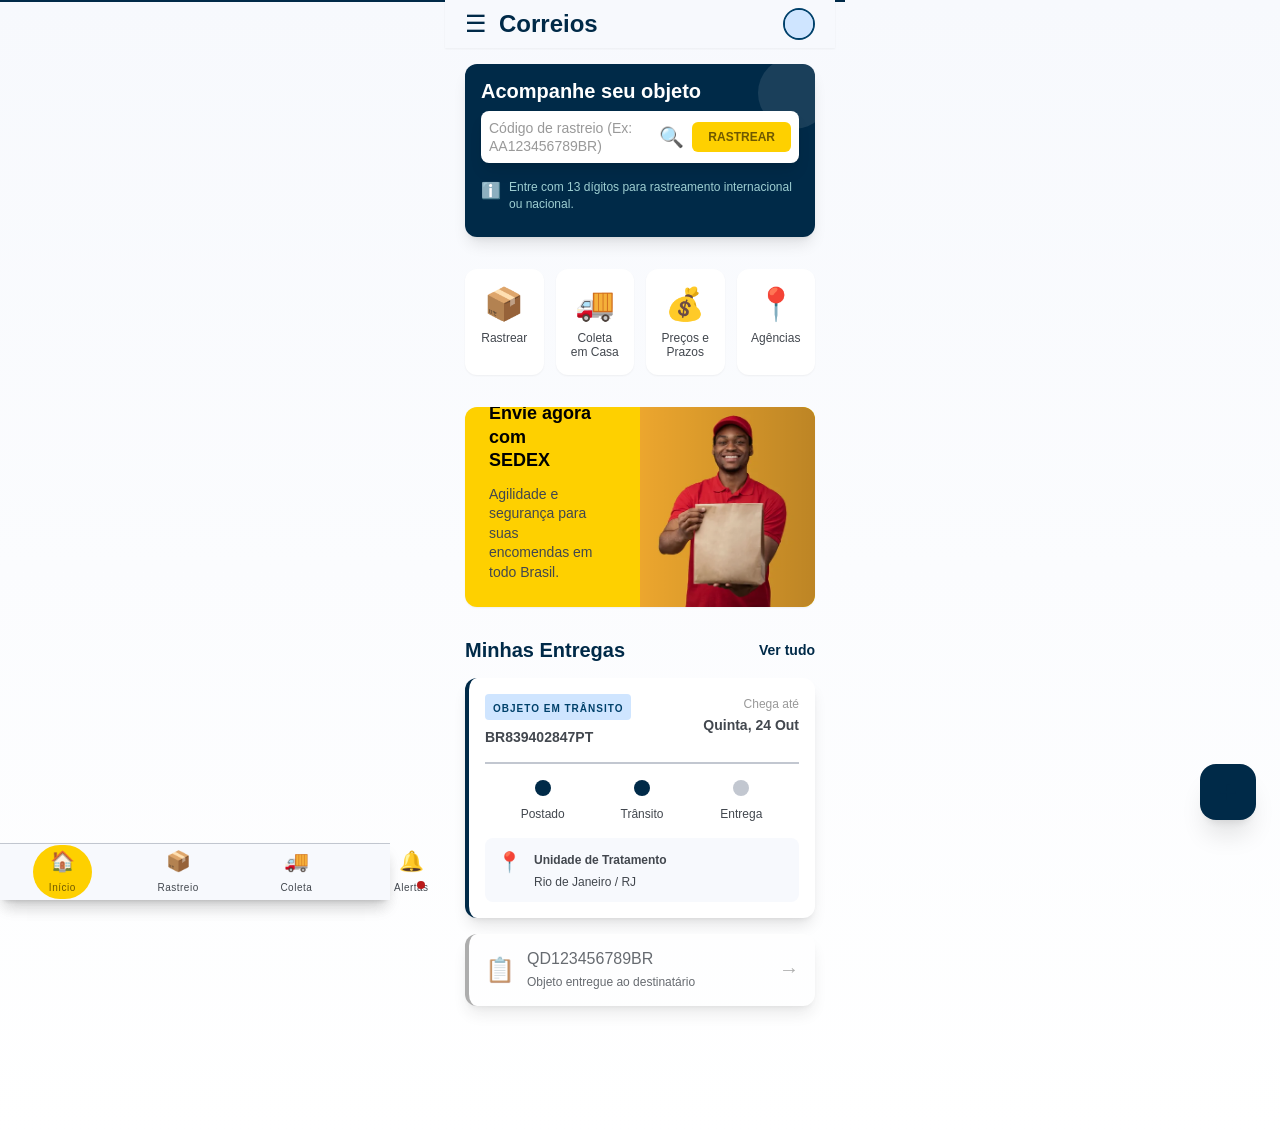
==== index.html @ 61ef579c "Primeira adição" ====
<!DOCTYPE html>
<html lang="pt-BR">
<head>
    <meta charset="UTF-8">
    <meta name="viewport" content="width=device-width, initial-scale=1.0">
    <link rel="stylesheet" href="style.css">
    <title>Correios</title>
</head>
<body>
    <div class="Início - Correios">
        <!-- BottomNavBar -->
        <div class="BottomNavBar">
            <div class="BottomNavBar-shadow"></div>
            <div class="Link active">
                <div class="Container icon">🏠</div>
                <div class="Container text">
                    <span class="Text">Início</span>
                </div>
            </div>
            <div class="Link">
                <div class="Container icon">📦</div>
                <div class="Container text">
                    <span class="Text">Rastreio</span>
                </div>
            </div>
            <div class="Link">
                <div class="Container icon">🚚</div>
                <div class="Container text">
                    <span class="Text">Coleta</span>
                </div>
            </div>
            <div class="Link">
                <div class="Container icon">🔔</div>
                <div class="Container text">
                    <span class="Text">Alertas</span>
                </div>
                <div class="Background badge"></div>
            </div>
        </div>

        <!-- Header - TopAppBar -->
        <header class="Header-TopAppBar">
            <div class="Container">
                <button class="Button menu">☰</button>
                <div class="Heading-1">
                    <h1 class="Text">Correios</h1>
                </div>
            </div>
            <div class="Background-Border">
                <div class="User-Profile"></div>
            </div>
        </header>

        <!-- Floating Action Button -->
        <button class="Floating-Action-Button">+</button>

        <!-- Main -->
        <main class="Main">
            <!-- Hero Search Section -->
            <section class="Hero-Search-Section">
                <div class="Abstract-Background-Pattern"></div>
                <div class="Heading-2">
                    <span class="Text">Acompanhe seu objeto</span>
                </div>
                <div class="Container search">
                    <div class="Input">
                        <div class="Container input-wrapper">
                            <span class="Text placeholder">Código de rastreio (Ex: AA123456789BR)</span>
                        </div>
                    </div>
                    <div class="Container icon">🔍</div>
                    <button class="Button rastrear">RASTREAR</button>
                </div>
                <div class="Container info">
                    <div class="Container icon">ℹ️</div>
                    <span class="Text">Entre com 13 dígitos para rastreamento internacional ou nacional.</span>
                </div>
            </section>

            <!-- Section - Quick Actions Grid -->
            <section class="Section-Quick-Actions-Grid">
                <div class="Button quick-action">
                    <div class="Background-Shadow">📦</div>
                    <span class="Text">Rastrear</span>
                </div>
                <div class="Button quick-action">
                    <div class="Background-Shadow">🚚</div>
                    <div class="Container text-container">
                        <span class="Text">Coleta<br>em Casa</span>
                    </div>
                </div>
                <div class="Button quick-action">
                    <div class="Background-Shadow">💰</div>
                    <div class="Container text-container">
                        <span class="Text">Preços e<br>Prazos</span>
                    </div>
                </div>
                <div class="Button quick-action">
                    <div class="Background-Shadow">📍</div>
                    <span class="Text">Agências</span>
                </div>
            </section>

            <!-- Section - Promotional Banner -->
            <section class="Section-Promotional-Banner">
                <div class="Container banner-image">
                    <img src="./assets/delivery.jpg" alt="Delivery person">
                </div>
                <div class="Gradient"></div>
                <div class="Container banner-content">
                    <div class="Heading-3">
                        <span class="Text">Envie agora com<br>SEDEX</span>
                    </div>
                    <div class="Container description">
                        <span class="Text">Agilidade e<br>segurança para suas<br>encomendas em<br>todo Brasil.</span>
                    </div>
                </div>
            </section>

            <!-- Tracking Summary Section -->
            <section class="Tracking-Summary-Section">
                <div class="Container section-header">
                    <div class="Heading-2">
                        <span class="Text">Minhas Entregas</span>
                    </div>
                    <button class="Button view-all">Ver tudo</button>
                </div>

                <!-- Main Tracking Card -->
                <div class="Tracking-Card main">
                    <div class="Container card-content">
                        <div class="Container header">
                            <div class="Container status">
                                <div class="Background status-badge">
                                    <span class="Text">OBJETO EM TRÂNSITO</span>
                                </div>
                                <div class="Heading-4">
                                    <span class="Text tracking-number">BR839402847PT</span>
                                </div>
                            </div>
                            <div class="Container delivery-date">
                                <div class="Container">
                                    <span class="Text">Chega até</span>
                                </div>
                                <div class="Container">
                                    <span class="Text">Quinta, 24 Out</span>
                                </div>
                            </div>
                        </div>
                        <div class="Container progress">
                            <div class="Progress-Bar-Container">
                                <div class="Line"></div>
                                <div class="Horizontal-Divider"></div>
                                <div class="Dots">
                                    <div class="Container dot">
                                        <div class="Background dot-active"></div>
                                        <div class="Container dot-label">
                                            <span class="Text">Postado</span>
                                        </div>
                                    </div>
                                    <div class="Container dot">
                                        <div class="Background dot-active"></div>
                                        <div class="Container dot-label">
                                            <span class="Text">Trânsito</span>
                                        </div>
                                    </div>
                                    <div class="Container dot">
                                        <div class="Background dot-inactive"></div>
                                        <div class="Container dot-label">
                                            <span class="Text">Entrega</span>
                                        </div>
                                    </div>
                                </div>
                            </div>
                            <div class="Background location-info">
                                <div class="Container icon">📍</div>
                                <div class="Container info-content">
                                    <div class="Container">
                                        <span class="Text location-title">Unidade de Tratamento</span>
                                    </div>
                                    <div class="Container">
                                        <span class="Text location-detail">Rio de Janeiro / RJ</span>
                                    </div>
                                </div>
                            </div>
                        </div>
                    </div>
                </div>

                <!-- Secondary Tracking Card -->
                <div class="Tracking-Card secondary">
                    <div class="Container card-content">
                        <div class="Container icon">📋</div>
                        <div class="Container info-content">
                            <div class="Container">
                                <span class="Text tracking-number">QD123456789BR</span>
                            </div>
                            <div class="Container">
                                <span class="Text status-text">Objeto entregue ao destinatário</span>
                            </div>
                        </div>
                        <div class="Container arrow">→</div>
                    </div>
                </div>
            </section>
        </main>
    </div>
</body>
</html>
---- style.css ----
* {
    margin: 0;
    padding: 0;
    box-sizing: border-box;
}

body {
    font-family: 'Inter', sans-serif;
    background: linear-gradient(to bottom, #F7F9FD, #FFFFFF);
    color: #42474E;
    width: 390px;
    margin: 0 auto;
    min-height: 100vh;
}

.Início-Correios {
    display: flex;
    flex-direction: column;
    gap: 0;
    padding: 0 0 24px;
    width: 390px;
    min-height: 100vh;
    position: relative;
    background: linear-gradient(to bottom, #F7F9FD, #FFFFFF);
}

/* ========== HEADER ========== */
.Header-TopAppBar {
    display: flex;
    flex-direction: row;
    justify-content: space-between;
    align-items: center;
    padding: 8px 20px;
    gap: 0;
    background: #F7F9FD;
    box-shadow: 0px 1px 2px 0px rgba(0, 0, 0, 0.05);
    position: relative;
    z-index: 10;
}

.Header-TopAppBar .Container {
    display: flex;
    flex-direction: row;
    align-items: center;
    gap: 12px;
}

.Button.menu {
    background: none;
    border: none;
    font-size: 24px;
    cursor: pointer;
    color: #002A48;
    padding: 0;
}

.Heading-1 .Text {
    font-family: 'Manrope', sans-serif;
    font-weight: 700;
    font-size: 24px;
    line-height: 1.33;
    color: #002A48;
}

.Background-Border {
    display: flex;
    justify-content: center;
    align-items: center;
    width: 32px;
    height: 32px;
    background: #CFE5FF;
    border: 2px solid #00416B;
    border-radius: 9999px;
}

.User-Profile {
    width: 100%;
    height: 100%;
    border-radius: 50%;
    background: #CFE5FF;
}

/* ========== FLOATING ACTION BUTTON ========== */
.Floating-Action-Button {
    position: fixed;
    bottom: 80px;
    right: 24px;
    width: 56px;
    height: 56px;
    border-radius: 16px;
    background: #002A48;
    border: none;
    color: #002A48;
    font-size: 32px;
    cursor: pointer;
    display: flex;
    align-items: center;
    justify-content: center;
    box-shadow: 0px 8px 10px -6px rgba(0, 0, 0, 0.1), 0px 20px 25px -5px rgba(0, 0, 0, 0.1);
    z-index: 20;
}

/* ========== MAIN CONTENT ========== */
.Main {
    display: flex;
    flex-direction: column;
    align-items: center;
    gap: 32px;
    padding: 16px 0px 128px;
    flex: 1;
}

/* ========== HERO SEARCH SECTION ========== */
.Hero-Search-Section {
    position: relative;
    display: flex;
    flex-direction: column;
    gap: 8px;
    padding: 16px;
    width: 350px;
    background: #002A48;
    border-radius: 12px;
    box-shadow: 0px 4px 6px -4px rgba(0, 0, 0, 0.1), 0px 10px 15px -3px rgba(0, 0, 0, 0.1);
    overflow: hidden;
}

.Abstract-Background-Pattern {
    position: absolute;
    top: -16px;
    right: -24px;
    width: 90px;
    height: 98.63px;
    opacity: 0.1;
    background: url('data:image/svg+xml,<svg xmlns="http://www.w3.org/2000/svg" viewBox="0 0 100 100"><circle cx="50" cy="50" r="40" fill="white"/></svg>');
}

.Hero-Search-Section .Heading-2 {
    position: relative;
    z-index: 2;
}

.Hero-Search-Section .Heading-2 .Text {
    font-size: 20px;
    font-weight: 600;
    color: #FFFFFF;
}

.Hero-Search-Section .Container.search {
    display: flex;
    flex-direction: row;
    gap: 8px;
    background: #FFFFFF;
    border-radius: 8px;
    padding: 8px;
    align-items: center;
    position: relative;
    z-index: 2;
    box-shadow: 0px 4px 6px -4px rgba(0, 0, 0, 0.1), 0px 10px 15px -3px rgba(0, 0, 0, 0.1);
}

.Container.search .Container.icon {
    font-size: 20px;
    color: #42474E;
    flex-shrink: 0;
}

.Input {
    display: flex;
    flex: 1;
    background: transparent;
}

.Input .Container {
    flex: 1;
}

.Text.placeholder {
    font-size: 14px;
    color: #999;
    font-family: 'Inter', sans-serif;
}

.Button.rastrear {
    background: #FED000;
    border: none;
    padding: 8px 16px;
    border-radius: 6px;
    font-weight: 600;
    font-size: 12px;
    color: #6F5900;
    cursor: pointer;
    white-space: nowrap;
    font-family: 'Inter', sans-serif;
}

.Hero-Search-Section .Container.info {
    display: flex;
    gap: 8px;
    align-items: flex-start;
    padding: 8px 0;
    position: relative;
    z-index: 2;
}

.Container.info .Container.icon {
    font-size: 16px;
    flex-shrink: 0;
    margin-top: 2px;
}

.Container.info .Text {
    font-size: 12px;
    color: #9DCED1;
    line-height: 1.4;
}

/* ========== QUICK ACTIONS GRID ========== */
.Section-Quick-Actions-Grid {
    display: grid;
    grid-template-columns: repeat(4, 1fr);
    gap: 12px;
    width: 100%;
    padding: 0 20px;
    max-width: 390px;
}

.Button.quick-action {
    display: flex;
    flex-direction: column;
    align-items: center;
    justify-content: flex-start;
    gap: 8px;
    padding: 16px 8px;
    background: #FFFFFF;
    border: none;
    border-radius: 12px;
    cursor: pointer;
    box-shadow: 0px 1px 2px 0px rgba(0, 0, 0, 0.05);
    text-align: center;
}

.Background-Shadow {
    font-size: 32px;
}

.Button.quick-action .Text {
    font-size: 12px;
    color: #42474E;
    font-weight: 500;
}

.Container.text-container {
    display: flex;
    flex-direction: column;
    align-items: center;
}

/* ========== PROMOTIONAL BANNER ========== */
.Section-Promotional-Banner {
    position: relative;
    display: flex;
    align-items: flex-end;
    width: 350px;
    height: 200px;
    background: #FED000;
    border-radius: 12px;
    overflow: hidden;
    box-shadow: 0px 1px 2px 0px rgba(0, 0, 0, 0.05);
}

.Container.banner-image {
    position: absolute;
    right: 0;
    top: 0;
    width: 50%;
    height: 100%;
    background: #666;
    border-radius: 0 12px 12px 0;
    overflow: hidden;
}

.Container.banner-image img {
    width: 100%;
    height: 100%;
    object-fit: cover;
}

.Gradient {
    position: absolute;
    right: 0;
    top: 0;
    width: 50%;
    height: 100%;
    background: linear-gradient(to right, transparent, rgba(0, 0, 0, 0.2));
}

.Container.banner-content {
    position: relative;
    z-index: 2;
    display: flex;
    flex-direction: column;
    gap: 12px;
    padding: 24px;
    width: 50%;
}

.Section-Promotional-Banner .Heading-3 .Text {
    font-family: 'Manrope', sans-serif;
    font-weight: 700;
    font-size: 18px;
    color: #000;
    line-height: 1.3;
}

.Container.description .Text {
    font-size: 14px;
    color: #42474E;
    line-height: 1.4;
}

/* ========== TRACKING SUMMARY SECTION ========== */
.Tracking-Summary-Section {
    display: flex;
    flex-direction: column;
    gap: 16px;
    width: 100%;
    padding: 0 20px;
}

.Container.section-header {
    display: flex;
    justify-content: space-between;
    align-items: center;
    width: 100%;
}

.Tracking-Summary-Section .Heading-2 .Text {
    font-family: 'Manrope', sans-serif;
    font-weight: 700;
    font-size: 20px;
    color: #002A48;
}

.Button.view-all {
    background: none;
    border: none;
    color: #002A48;
    font-size: 14px;
    font-weight: 600;
    cursor: pointer;
    padding: 0;
    font-family: 'Inter', sans-serif;
}

/* ========== TRACKING CARDS ========== */
.Tracking-Card {
    display: flex;
    flex-direction: column;
    gap: 0;
    padding: 16px;
    width: 100%;
    background: #FFFFFF;
    border-radius: 12px;
    border-left: 4px solid #002A48;
    box-shadow: 0px 4px 6px -4px rgba(0, 0, 0, 0.1), 0px 10px 15px -3px rgba(0, 0, 0, 0.1);
}

.Tracking-Card.secondary {
    opacity: 0.8;
    border-left-color: #999;
}

.Container.card-content {
    display: flex;
    flex-direction: column;
    gap: 16px;
}

.Container.header {
    display: flex;
    justify-content: space-between;
    align-items: flex-start;
}

.Container.status {
    display: flex;
    flex-direction: column;
    gap: 8px;
}

.Background.status-badge {
    background: #CFE5FF;
    padding: 4px 8px;
    border-radius: 4px;
    width: fit-content;
}

.Background.status-badge .Text {
    font-size: 10px;
    font-weight: 600;
    color: #00416B;
    letter-spacing: 1px;
}

.Heading-4 .Text.tracking-number {
    font-size: 14px;
    font-weight: 600;
    color: #42474E;
}

.Container.delivery-date {
    display: flex;
    flex-direction: column;
    gap: 4px;
    text-align: right;
}

.Container.delivery-date .Container:first-child .Text {
    font-size: 12px;
    color: #999;
}

.Container.delivery-date .Container:last-child .Text {
    font-size: 14px;
    font-weight: 600;
    color: #42474E;
}

.Container.progress {
    display: flex;
    flex-direction: column;
    gap: 16px;
}

.Progress-Bar-Container {
    display: flex;
    flex-direction: column;
    gap: 16px;
}

.Line {
    width: 100%;
    height: 2px;
    background: #C2C7D0;
    position: relative;
}

.Horizontal-Divider {
    position: absolute;
    top: 0;
    left: 0;
    height: 2px;
    width: 66%;
    background: #002A48;
}

.Dots {
    display: flex;
    justify-content: space-between;
    position: relative;
    padding: 0 8px;
}

.Container.dot {
    display: flex;
    flex-direction: column;
    align-items: center;
    gap: 8px;
    flex: 1;
}

.Background.dot-active,
.Background.dot-inactive {
    width: 16px;
    height: 16px;
    border-radius: 50%;
    flex-shrink: 0;
}

.Background.dot-active {
    background: #002A48;
}

.Background.dot-inactive {
    background: #C2C7D0;
}

.Container.dot-label .Text {
    font-size: 12px;
    font-weight: 500;
    color: #42474E;
}

.Background.location-info {
    display: flex;
    gap: 12px;
    padding: 12px;
    background: #F7F9FD;
    border-radius: 8px;
}

.Background.location-info .Container.icon {
    font-size: 20px;
    flex-shrink: 0;
}

.Container.info-content {
    display: flex;
    flex-direction: column;
    gap: 4px;
    flex: 1;
}

.Text.location-title {
    font-size: 12px;
    font-weight: 600;
    color: #42474E;
}

.Text.location-detail {
    font-size: 12px;
    color: #42474E;
}

.Tracking-Card.secondary .Container.card-content {
    flex-direction: row;
    align-items: center;
    gap: 12px;
}

.Tracking-Card.secondary .Container.icon {
    font-size: 24px;
    flex-shrink: 0;
}

.Tracking-Card.secondary .Container.info-content {
    flex: 1;
}

.Text.status-text {
    font-size: 12px;
    color: #42474E;
}

.Container.arrow {
    font-size: 20px;
    color: #999;
    flex-shrink: 0;
}

/* ========== BOTTOM NAVIGATION BAR ========== */
.BottomNavBar {
    position: fixed;
    bottom: 0;
    left: 0;
    width: 390px;
    height: 57px;
    display: flex;
    flex-direction: row;
    align-items: center;
    justify-content: space-around;
    gap: 49.7px;
    padding: 8px 32.87px;
    background: #F7F9FD;
    border-top: 1px solid #C2C7D0;
    box-shadow: 0px 4px 6px -4px rgba(0, 0, 0, 0.1), 0px 10px 15px -3px rgba(0, 0, 0, 0.1);
    z-index: 30;
}

.BottomNavBar-shadow {
    position: absolute;
    top: 0;
    left: 0;
    width: 100%;
    height: 100%;
    background: rgba(255, 255, 255, 0);
    box-shadow: 0px 4px 6px -4px rgba(0, 0, 0, 0.1), 0px 10px 15px -3px rgba(0, 0, 0, 0.1);
}

.Link {
    display: flex;
    flex-direction: column;
    justify-content: center;
    align-items: center;
    gap: 4px;
    padding: 4px 16px;
    cursor: pointer;
    position: relative;
    text-align: center;
}

.Link.active {
    background: #FED000;
    border-radius: 9999px;
    padding: 4px 16px;
}

.Link .Container.icon {
    font-size: 20px;
    display: flex;
    align-items: center;
    justify-content: center;
}

.Link .Container.text .Text {
    font-family: 'Inter', sans-serif;
    font-weight: 500;
    font-size: 10px;
    line-height: 1.4;
    letter-spacing: 0.05em;
    color: #42474E;
}

.Link.active .Container.text .Text {
    color: #6F5900;
}

.Background.badge {
    position: absolute;
    bottom: 10px;
    right: 20px;
    width: 8px;
    height: 8px;
    background: #BA1A1A;
    border-radius: 50%;
}

/* ========== RESPONSIVE ========== */
@media (max-width: 480px) {
    body,
    .Início-Correios,
    .BottomNavBar {
        width: 100vw;
    }
}
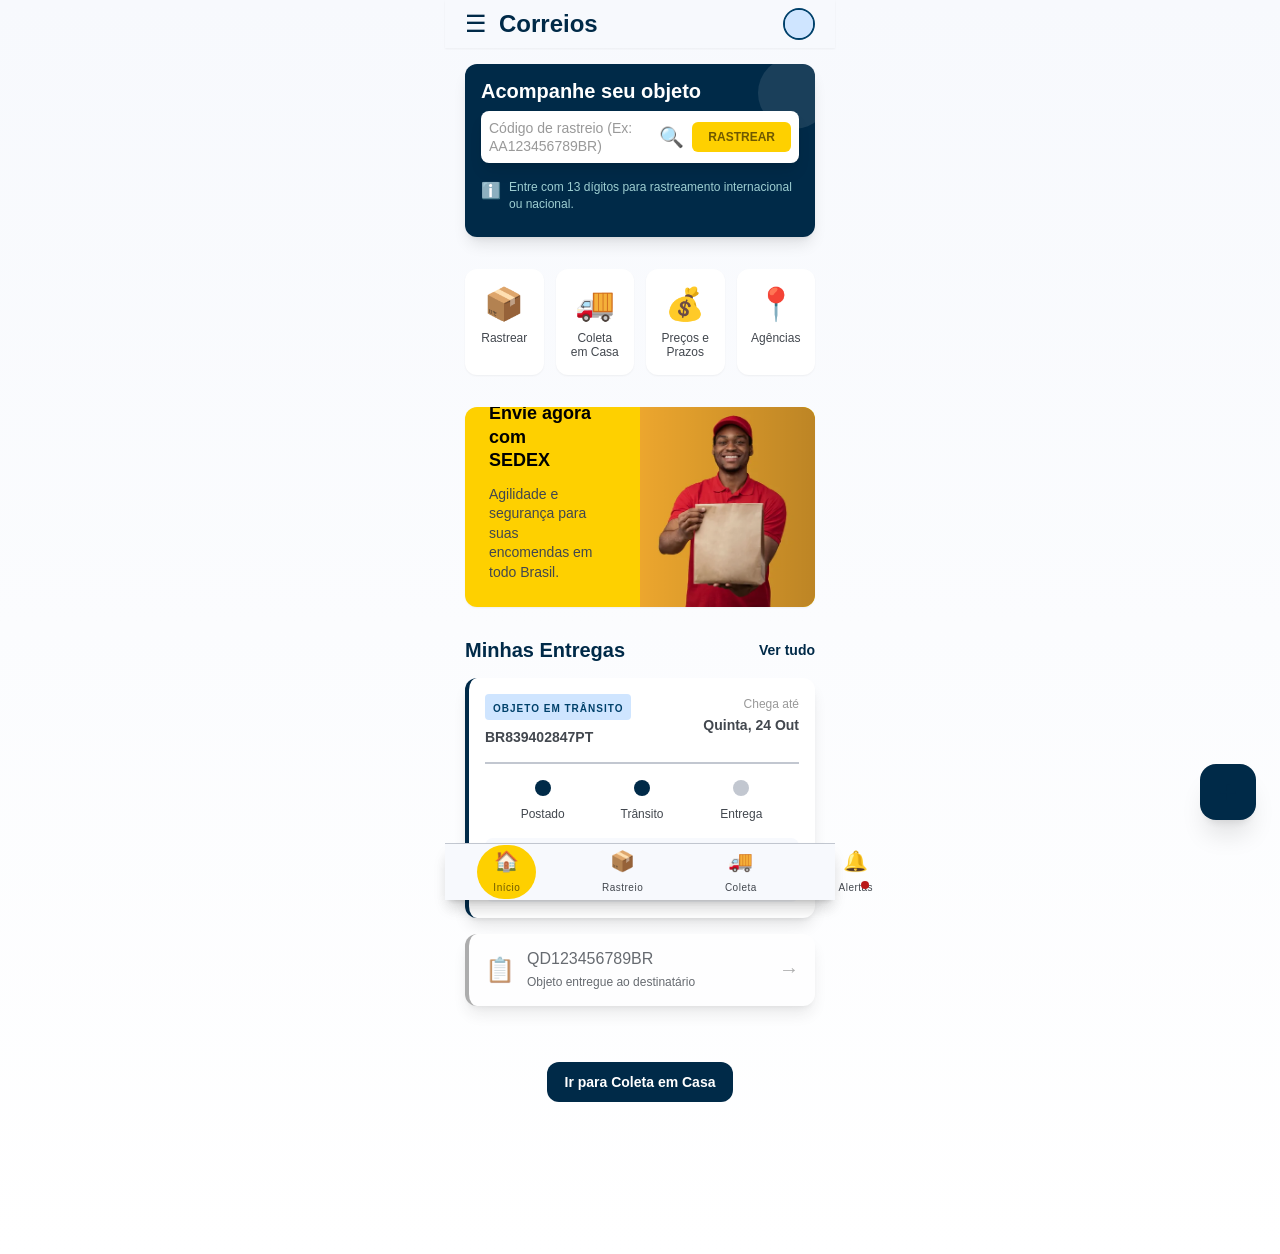
==== commit db19a953: "Adicionando segunda tela através do agendar-coleta.html" ====
--- a/index.html
+++ b/index.html
@@ -7,7 +7,7 @@
     <title>Correios</title>
 </head>
 <body>
-    <div class="Início - Correios">
+    <div class="Início-Correios">
         <!-- BottomNavBar -->
         <div class="BottomNavBar">
             <div class="BottomNavBar-shadow"></div>
@@ -203,6 +203,10 @@
                     </div>
                 </div>
             </section>
+
+            <div class="Page-Link">
+                <a class="Button link" href="agendar-coleta.html">Ir para Coleta em Casa</a>
+            </div>
         </main>
     </div>
 </body>
--- a/style.css
+++ b/style.css
@@ -193,6 +193,28 @@
     font-family: 'Inter', sans-serif;
 }
 
+.Page-Link {
+    width: 100%;
+    display: flex;
+    justify-content: center;
+    padding: 0 20px;
+    margin-top: 24px;
+}
+
+.Button.link {
+    display: inline-flex;
+    align-items: center;
+    justify-content: center;
+    padding: 12px 18px;
+    border-radius: 12px;
+    background: #002A48;
+    color: #FFFFFF;
+    text-decoration: none;
+    font-weight: 700;
+    font-family: 'Inter', sans-serif;
+    font-size: 14px;
+}
+
 .Hero-Search-Section .Container.info {
     display: flex;
     gap: 8px;
@@ -552,7 +574,8 @@
 .BottomNavBar {
     position: fixed;
     bottom: 0;
-    left: 0;
+    left: 50%;
+    transform: translateX(-50%);
     width: 390px;
     height: 57px;
     display: flex;
@@ -625,11 +648,390 @@
     border-radius: 50%;
 }
 
+.Agendar-Coleta-em-Casa {
+    display: flex;
+    flex-direction: column;
+    width: 390px;
+    min-height: 100vh;
+    margin: 0 auto;
+    position: relative;
+    background: linear-gradient(to bottom, #F7F9FD, #FFFFFF);
+}
+
+.Agendar-Coleta-em-Casa .Header-TopAppBar {
+    display: flex;
+    justify-content: space-between;
+    align-items: center;
+    padding: 8px 20px;
+    background: #F7F9FD;
+    box-shadow: 0 1px 2px rgba(0, 0, 0, 0.05);
+    z-index: 10;
+}
+
+.Agendar-Coleta-em-Casa .Header-TopAppBar .Container {
+    display: flex;
+    align-items: center;
+    gap: 16px;
+}
+
+.Agendar-Coleta-em-Casa .Button.menu {
+    background: none;
+    border: none;
+    padding: 0;
+    width: 32px;
+    height: 32px;
+    cursor: pointer;
+}
+
+.Agendar-Coleta-em-Casa .Button.menu img {
+    width: 18px;
+    height: auto;
+    display: block;
+}
+
+.Agendar-Coleta-em-Casa .Heading-1 .Text {
+    font-family: 'Manrope', sans-serif;
+    font-weight: 700;
+    font-size: 16px;
+    color: #002A48;
+}
+
+.Agendar-Coleta-em-Casa .Background-Border {
+    width: 40px;
+    height: 40px;
+    display: flex;
+    justify-content: center;
+    align-items: center;
+    background: #CFE5FF;
+    border: 2px solid #E6E8EB;
+    border-radius: 9999px;
+}
+
+.Agendar-Coleta-em-Casa .User-Profile {
+    width: 100%;
+    height: 100%;
+    border-radius: 50%;
+    background: #CFE5FF;
+}
+
+.Agendar-Coleta-em-Casa .Main {
+    position: relative;
+    display: flex;
+    flex-direction: column;
+    gap: 32px;
+    padding: 24px 0 220px;
+    align-items: center;
+}
+
+.Agendar-Coleta-em-Casa .Progress-Stepper {
+    position: relative;
+    width: 100%;
+    padding: 0 8px;
+    display: flex;
+    justify-content: space-between;
+    align-items: center;
+}
+
+.Agendar-Coleta-em-Casa .Horizontal-Divider {
+    position: absolute;
+    top: 29px;
+    left: 8px;
+    right: 8px;
+    height: 2px;
+    background: #C2C7D0;
+}
+
+.Agendar-Coleta-em-Casa .Progress-Stepper > .Container {
+    display: flex;
+    flex-direction: column;
+    align-items: center;
+    gap: 4px;
+    width: calc((100% - 24px) / 4);
+}
+
+.Agendar-Coleta-em-Casa .Progress-Stepper .Background {
+    display: flex;
+    justify-content: center;
+    align-items: center;
+    width: 32px;
+    height: 32px;
+    border-radius: 9999px;
+    background: #E0E3E6;
+}
+
+.Agendar-Coleta-em-Casa .Progress-Stepper .Background.active {
+    background: #002A48;
+}
+
+.Agendar-Coleta-em-Casa .Progress-Stepper .Background .Text {
+    font-family: 'Inter', sans-serif;
+    font-weight: 700;
+    font-size: 14px;
+    color: #72777F;
+}
+
+.Agendar-Coleta-em-Casa .Progress-Stepper .Background.active .Text {
+    color: #FFFFFF;
+}
+
+.Agendar-Coleta-em-Casa .Progress-Stepper .Text {
+    font-family: 'Inter', sans-serif;
+    font-weight: 400;
+    font-size: 16px;
+    color: #42474E;
+    text-align: center;
+}
+
+.Agendar-Coleta-em-Casa .Progress-Stepper .Text.active {
+    color: #002A48;
+}
+
+.Agendar-Coleta-em-Casa .Section-Step-1-Package-Details,
+.Agendar-Coleta-em-Casa .Section-Step-2-Pickup-Address,
+.Agendar-Coleta-em-Casa .Section-Step-3-Date-Time,
+.Agendar-Coleta-em-Casa .Section-Step-4-Confirmation {
+    width: 100%;
+    max-width: 390px;
+    display: flex;
+    flex-direction: column;
+    gap: 16px;
+}
+
+.Agendar-Coleta-em-Casa .Heading-2 .Text {
+    font-family: 'Manrope', sans-serif;
+    font-weight: 400;
+    font-size: 16px;
+    color: #002A48;
+}
+
+.Agendar-Coleta-em-Casa .Background-VerticalBorder-Shadow {
+    display: flex;
+    flex-direction: column;
+    gap: 24px;
+    width: 100%;
+    padding: 16px;
+    background: #FFFFFF;
+    border-left: 4px solid #002A48;
+    border-radius: 12px;
+    box-shadow: 0 4px 12px rgba(0, 0, 0, 0.06);
+}
+
+.Agendar-Coleta-em-Casa .Background-VerticalBorder-Shadow > .Container:first-child .Text {
+    font-family: 'Inter', sans-serif;
+    font-weight: 400;
+    font-size: 16px;
+    line-height: 1.5;
+    color: #42474E;
+}
+
+.Agendar-Coleta-em-Casa .Background-VerticalBorder-Shadow > .Container:nth-child(2) {
+    display: flex;
+    flex-direction: column;
+    gap: 16px;
+}
+
+.Agendar-Coleta-em-Casa .Background-VerticalBorder-Shadow > .Container:nth-child(2) > .Container {
+    display: flex;
+    flex-direction: column;
+    gap: 16px;
+}
+
+.Agendar-Coleta-em-Casa .Label .Text {
+    font-family: 'Inter', sans-serif;
+    font-weight: 400;
+    font-size: 16px;
+    color: #191C1E;
+}
+
+.Agendar-Coleta-em-Casa .Options {
+    display: flex;
+    align-items: center;
+    gap: 12px;
+    background: #F2F4F7;
+    border: 1px solid #C2C7D0;
+    border-radius: 8px;
+    padding: 12px 16px;
+}
+
+.Agendar-Coleta-em-Casa .Options img,
+.Agendar-Coleta-em-Casa .Background.pill img,
+.Agendar-Coleta-em-Casa .Button.menu img,
+.Agendar-Coleta-em-Casa .Button.CTA img,
+.Agendar-Coleta-em-Casa .BottomNavBar .Container.icon img {
+    display: block;
+    width: auto;
+    height: 16px;
+}
+
+.Agendar-Coleta-em-Casa .Input {
+    min-width: 24px;
+    min-height: 24px;
+    background: #FFFFFF;
+    border: 1px solid #C2C7D0;
+    border-radius: 4px;
+}
+
+.Agendar-Coleta-em-Casa .Background-VerticalBorder-Shadow > .Container:last-child {
+    display: flex;
+    flex-wrap: wrap;
+    gap: 8px;
+}
+
+.Agendar-Coleta-em-Casa .Background.pill {
+    display: flex;
+    align-items: center;
+    gap: 8px;
+    padding: 8px 12px;
+    border-radius: 9999px;
+    font-family: 'Inter', sans-serif;
+    font-size: 14px;
+    color: #191C1E;
+}
+
+.Agendar-Coleta-em-Casa .Background.pill:nth-child(1) {
+    background: #CFE5FF;
+}
+
+.Agendar-Coleta-em-Casa .Background.pill:nth-child(2) {
+    background: #FFE07F;
+}
+
+.Agendar-Coleta-em-Casa .hidden-section {
+    position: absolute;
+    left: 0;
+    top: 364px;
+    width: 100%;
+    opacity: 0;
+    pointer-events: none;
+}
+
+.Agendar-Coleta-em-Casa .Section-Step-2-Pickup-Address .Input,
+.Agendar-Coleta-em-Casa .Section-Step-4-Confirmation .Input {
+    width: 100%;
+    padding: 16px;
+    border-radius: 8px;
+    border: 1px solid #C2C7D0;
+    background: #F2F4F7;
+}
+
+.Agendar-Coleta-em-Casa .Section-Step-3-Date-Time .Button {
+    background: #F2F4F7;
+    border: 1px solid #C2C7D0;
+    border-radius: 8px;
+    padding: 8px 14px;
+    min-width: 64px;
+    font-family: 'Inter', sans-serif;
+    font-weight: 400;
+    font-size: 16px;
+    color: #191C1E;
+    line-height: 1.5;
+    text-align: center;
+    white-space: pre-line;
+}
+
+.Agendar-Coleta-em-Casa .Section-Step-3-Date-Time .Button.selected {
+    background: #CFE5FF;
+    border-color: #002A48;
+    color: #001D34;
+}
+
+.Agendar-Coleta-em-Casa .Sticky-Footer-Action {
+    position: relative;
+    margin: 16px 0 24px;
+    width: 100%;
+    padding: 0 20px;
+    background: transparent;
+}
+
+.Agendar-Coleta-em-Casa .Button.CTA {
+    position: relative;
+    width: 100%;
+    min-height: 56px;
+    display: flex;
+    align-items: center;
+    justify-content: center;
+    gap: 8px;
+    padding: 0 16px;
+    border: none;
+    border-radius: 12px;
+    background: #002A48;
+    color: #FFFFFF;
+    font-family: 'Inter', sans-serif;
+    font-weight: 700;
+    font-size: 16px;
+    cursor: pointer;
+    box-shadow: 0 8px 10px -6px rgba(0, 0, 0, 0.1), 0 20px 25px -5px rgba(0, 0, 0, 0.1);
+}
+
+.Agendar-Coleta-em-Casa .Button.CTA .Button-shadow {
+    position: absolute;
+    inset: 0;
+    border-radius: 12px;
+    background: rgba(0, 0, 0, 0.05);
+    z-index: -1;
+}
+
+.Agendar-Coleta-em-Casa .BottomNavBar {
+    position: relative;
+    width: 100%;
+    height: 65px;
+    display: flex;
+    justify-content: space-around;
+    align-items: center;
+    gap: 48px;
+    padding: 8px 32px;
+    margin-top: 24px;
+    background: #F7F9FD;
+    border-top: 1px solid #C2C7D0;
+    box-shadow: 0 4px 6px -4 rgba(0, 0, 0, 0.1), 0 10px 15px -3 rgba(0, 0, 0, 0.1);
+}
+
+.Agendar-Coleta-em-Casa .BottomNavBar-shadow {
+    position: absolute;
+    inset: 0;
+    background: transparent;
+    box-shadow: 0 4px 6px -4 rgba(0, 0, 0, 0.1), 0 10px 15px -3 rgba(0, 0, 0, 0.1);
+    pointer-events: none;
+}
+
+.Agendar-Coleta-em-Casa .Container,
+.Agendar-Coleta-em-Casa .Background {
+    position: relative;
+    display: flex;
+    flex-direction: column;
+    align-items: center;
+    justify-content: center;
+    gap: 4px;
+    padding: 4px 16px;
+    cursor: pointer;
+    text-align: center;
+}
+
+.Agendar-Coleta-em-Casa .Background {
+    background: #FFE07F;
+    border-radius: 9999px;
+}
+
+.Agendar-Coleta-em-Casa .Background .Text {
+    color: #6F5900;
+}
+
+.Agendar-Coleta-em-Casa .Text {
+    font-family: 'Inter', sans-serif;
+}
+
+.Agendar-Coleta-em-Casa .BottomNavBar .Container.icon img,
+.Agendar-Coleta-em-Casa .BottomNavBar .Background .Container.icon img {
+    width: 18px;
+    height: auto;
+}
+
 /* ========== RESPONSIVE ========== */
 @media (max-width: 480px) {
     body,
     .Início-Correios,
-    .BottomNavBar {
+    .BottomNavBar,
+    .Agendar-Coleta-em-Casa {
         width: 100vw;
     }
 }
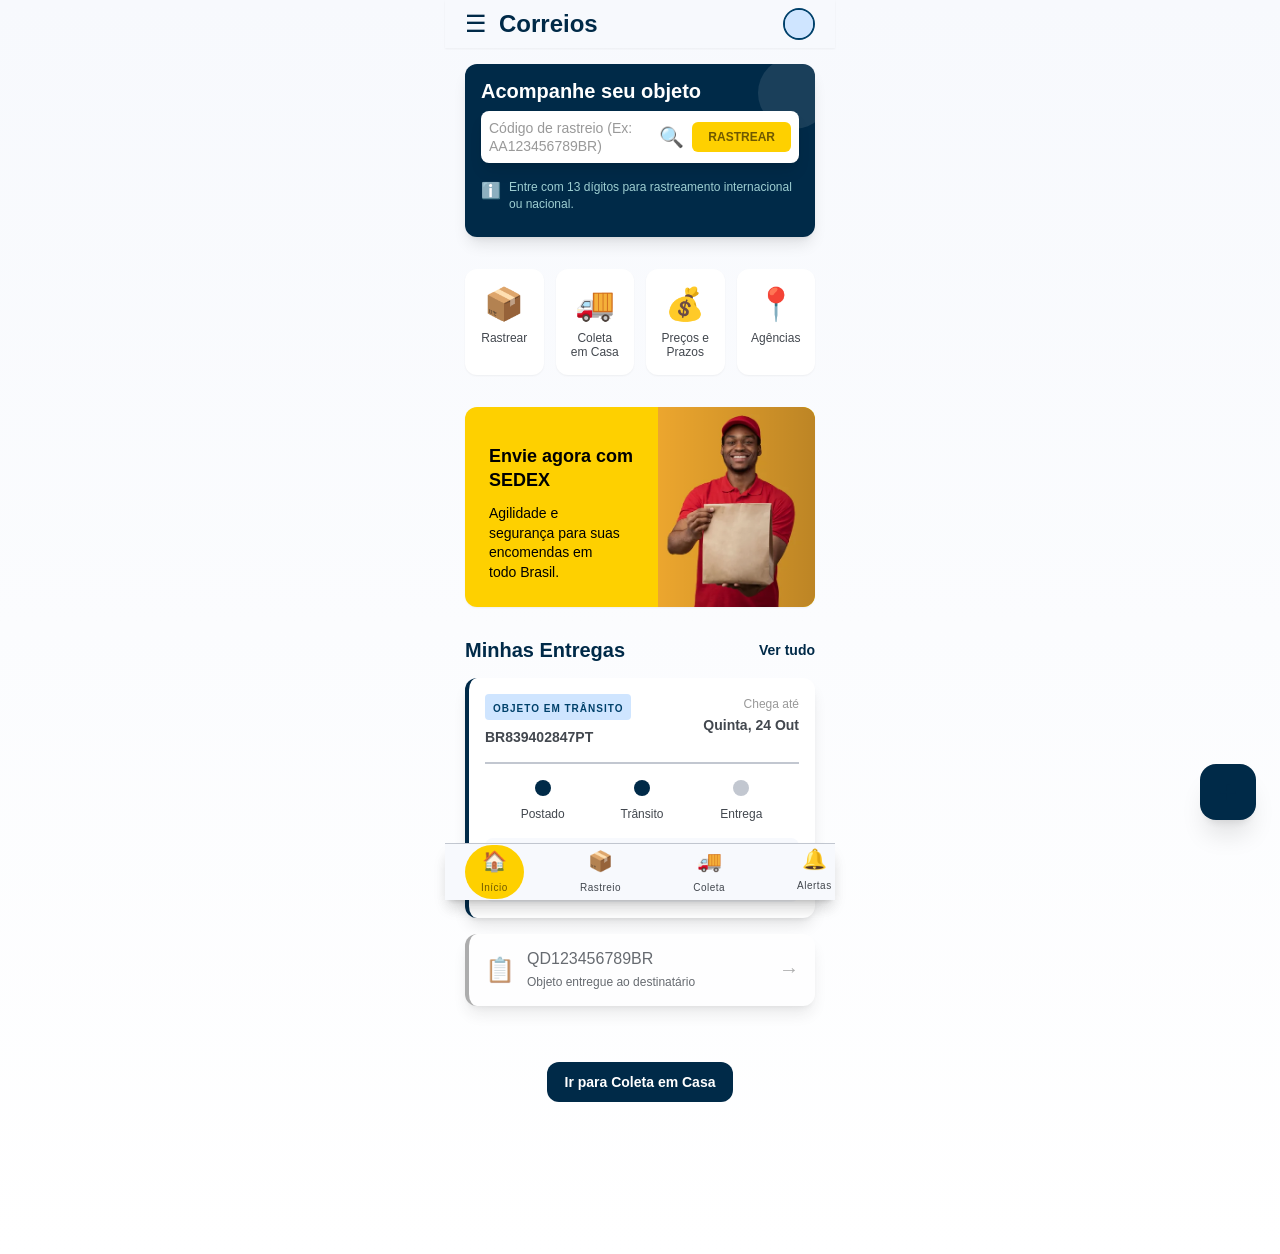
==== commit 537b2627: "Site sem os ajustes, porém com todas as páginas" ====
--- a/index.html
+++ b/index.html
@@ -1,4 +1,4 @@
-<!DOCTYPE html>
+﻿<!DOCTYPE html>
 <html lang="pt-BR">
 <head>
     <meta charset="UTF-8">
@@ -9,7 +9,7 @@
 <body>
     <div class="Início-Correios">
         <!-- BottomNavBar -->
-        <div class="BottomNavBar">
+        <nav class="BottomNavBar">
             <div class="BottomNavBar-shadow"></div>
             <div class="Link active">
                 <div class="Container icon">🏠</div>
@@ -36,7 +36,7 @@
                 </div>
                 <div class="Background badge"></div>
             </div>
-        </div>
+        </nav>
 
         <!-- Header - TopAppBar -->
         <header class="Header-TopAppBar">
--- a/style.css
+++ b/style.css
@@ -294,7 +294,7 @@
     position: absolute;
     right: 0;
     top: 0;
-    width: 50%;
+    width: 45%;
     height: 100%;
     background: #666;
     border-radius: 0 12px 12px 0;
@@ -311,7 +311,7 @@
     position: absolute;
     right: 0;
     top: 0;
-    width: 50%;
+    width: 45%;
     height: 100%;
     background: linear-gradient(to right, transparent, rgba(0, 0, 0, 0.2));
 }
@@ -323,7 +323,8 @@
     flex-direction: column;
     gap: 12px;
     padding: 24px;
-    width: 50%;
+    width: 55%;
+    min-width: 0;
 }
 
 .Section-Promotional-Banner .Heading-3 .Text {
@@ -332,11 +333,13 @@
     font-size: 18px;
     color: #000;
     line-height: 1.3;
+    overflow-wrap: break-word;
+    word-break: break-word;
 }
 
 .Container.description .Text {
     font-size: 14px;
-    color: #42474E;
+    color: #000;
     line-height: 1.4;
 }
 
@@ -574,16 +577,18 @@
 .BottomNavBar {
     position: fixed;
     bottom: 0;
-    left: 50%;
-    transform: translateX(-50%);
-    width: 390px;
+    left: 0;
+    right: 0;
+    margin: 0 auto;
+    width: 100%;
+    max-width: 390px;
     height: 57px;
     display: flex;
     flex-direction: row;
     align-items: center;
     justify-content: space-around;
-    gap: 49.7px;
-    padding: 8px 32.87px;
+    gap: 40px;
+    padding: 8px 20px;
     background: #F7F9FD;
     border-top: 1px solid #C2C7D0;
     box-shadow: 0px 4px 6px -4px rgba(0, 0, 0, 0.1), 0px 10px 15px -3px rgba(0, 0, 0, 0.1);
@@ -623,6 +628,19 @@
     display: flex;
     align-items: center;
     justify-content: center;
+    width: 24px;
+    height: 24px;
+    padding: 0;
+}
+
+.Link .Container.icon img {
+    display: block;
+    width: 20px;
+    height: auto;
+}
+
+.BottomNavBar .Link .Container.text {
+    padding: 0;
 }
 
 .Link .Container.text .Text {
@@ -638,14 +656,80 @@
     color: #6F5900;
 }
 
-.Background.badge {
+.Agendar-Coleta-em-Casa nav.BottomNavBar {
+    position: fixed;
+    bottom: 0;
+    left: 0;
+    right: 0;
+    margin: 0 auto;
+    width: 100%;
+    max-width: 390px;
+    height: 57px;
+    display: flex;
+    flex-direction: row;
+    align-items: center;
+    justify-content: space-around;
+    gap: 40px;
+    padding: 8px 20px;
+    background: #F7F9FD;
+    border-top: 1px solid #C2C7D0;
+    box-shadow: 0px 4px 6px -4px rgba(0, 0, 0, 0.1), 0px 10px 15px -3px rgba(0, 0, 0, 0.1);
+    z-index: 30;
+}
+
+.Agendar-Coleta-em-Casa nav.BottomNavBar .Link {
+    display: flex;
+    flex-direction: column;
+    justify-content: center;
+    align-items: center;
+    gap: 4px;
+    padding: 4px 16px;
+    cursor: pointer;
+    position: relative;
+    text-align: center;
+}
+
+.Agendar-Coleta-em-Casa nav.BottomNavBar .Link.active {
+    background: #FED000;
+    border-radius: 9999px;
+    padding: 4px 16px;
+}
+
+.Agendar-Coleta-em-Casa nav.BottomNavBar .Link .Container.icon {
+    font-size: 20px;
+    display: flex;
+    align-items: center;
+    justify-content: center;
+    width: 24px;
+    height: 24px;
+    padding: 0;
+}
+
+.Agendar-Coleta-em-Casa nav.BottomNavBar .Link .Container.text {
+    padding: 0;
+}
+
+.Agendar-Coleta-em-Casa nav.BottomNavBar .Link .Container.text .Text {
+    font-family: 'Inter', sans-serif;
+    font-weight: 500;
+    font-size: 10px;
+    line-height: 1.4;
+    letter-spacing: 0.05em;
+    color: #42474E;
+}
+
+.Agendar-Coleta-em-Casa nav.BottomNavBar .Link.active .Container.text .Text {
+    color: #6F5900;
+}
+
+.Agendar-Coleta-em-Casa nav.BottomNavBar .BottomNavBar-shadow {
     position: absolute;
-    bottom: 10px;
-    right: 20px;
-    width: 8px;
-    height: 8px;
-    background: #BA1A1A;
-    border-radius: 50%;
+    top: 0;
+    left: 0;
+    width: 100%;
+    height: 100%;
+    background: rgba(255, 255, 255, 0);
+    box-shadow: 0px 4px 6px -4px rgba(0, 0, 0, 0.1), 0px 10px 15px -3px rgba(0, 0, 0, 0.1);
 }
 
 .Agendar-Coleta-em-Casa {
@@ -871,6 +955,26 @@
     border-radius: 4px;
 }
 
+.Agendar-Coleta-em-Casa .Background-VerticalBorder-Shadow > .Container:nth-child(2) > .Container:last-child .Label {
+    display: flex;
+    align-items: center;
+    gap: 8px;
+}
+
+.Agendar-Coleta-em-Casa .Background-VerticalBorder-Shadow > .Container:nth-child(2) > .Container:last-child .Input {
+    display: inline-flex;
+    align-items: center;
+    justify-content: center;
+    width: 20px;
+    height: 20px;
+    min-width: 20px;
+    min-height: 20px;
+    background: #FFFFFF;
+    border: 1px solid #C2C7D0;
+    border-radius: 4px;
+    flex: none;
+}
+
 .Agendar-Coleta-em-Casa .Background-VerticalBorder-Shadow > .Container:last-child {
     display: flex;
     flex-wrap: wrap;
@@ -969,61 +1073,6 @@
     border-radius: 12px;
     background: rgba(0, 0, 0, 0.05);
     z-index: -1;
-}
-
-.Agendar-Coleta-em-Casa .BottomNavBar {
-    position: relative;
-    width: 100%;
-    height: 65px;
-    display: flex;
-    justify-content: space-around;
-    align-items: center;
-    gap: 48px;
-    padding: 8px 32px;
-    margin-top: 24px;
-    background: #F7F9FD;
-    border-top: 1px solid #C2C7D0;
-    box-shadow: 0 4px 6px -4 rgba(0, 0, 0, 0.1), 0 10px 15px -3 rgba(0, 0, 0, 0.1);
-}
-
-.Agendar-Coleta-em-Casa .BottomNavBar-shadow {
-    position: absolute;
-    inset: 0;
-    background: transparent;
-    box-shadow: 0 4px 6px -4 rgba(0, 0, 0, 0.1), 0 10px 15px -3 rgba(0, 0, 0, 0.1);
-    pointer-events: none;
-}
-
-.Agendar-Coleta-em-Casa .Container,
-.Agendar-Coleta-em-Casa .Background {
-    position: relative;
-    display: flex;
-    flex-direction: column;
-    align-items: center;
-    justify-content: center;
-    gap: 4px;
-    padding: 4px 16px;
-    cursor: pointer;
-    text-align: center;
-}
-
-.Agendar-Coleta-em-Casa .Background {
-    background: #FFE07F;
-    border-radius: 9999px;
-}
-
-.Agendar-Coleta-em-Casa .Background .Text {
-    color: #6F5900;
-}
-
-.Agendar-Coleta-em-Casa .Text {
-    font-family: 'Inter', sans-serif;
-}
-
-.Agendar-Coleta-em-Casa .BottomNavBar .Container.icon img,
-.Agendar-Coleta-em-Casa .BottomNavBar .Background .Container.icon img {
-    width: 18px;
-    height: auto;
 }
 
 /* ========== RESPONSIVE ========== */
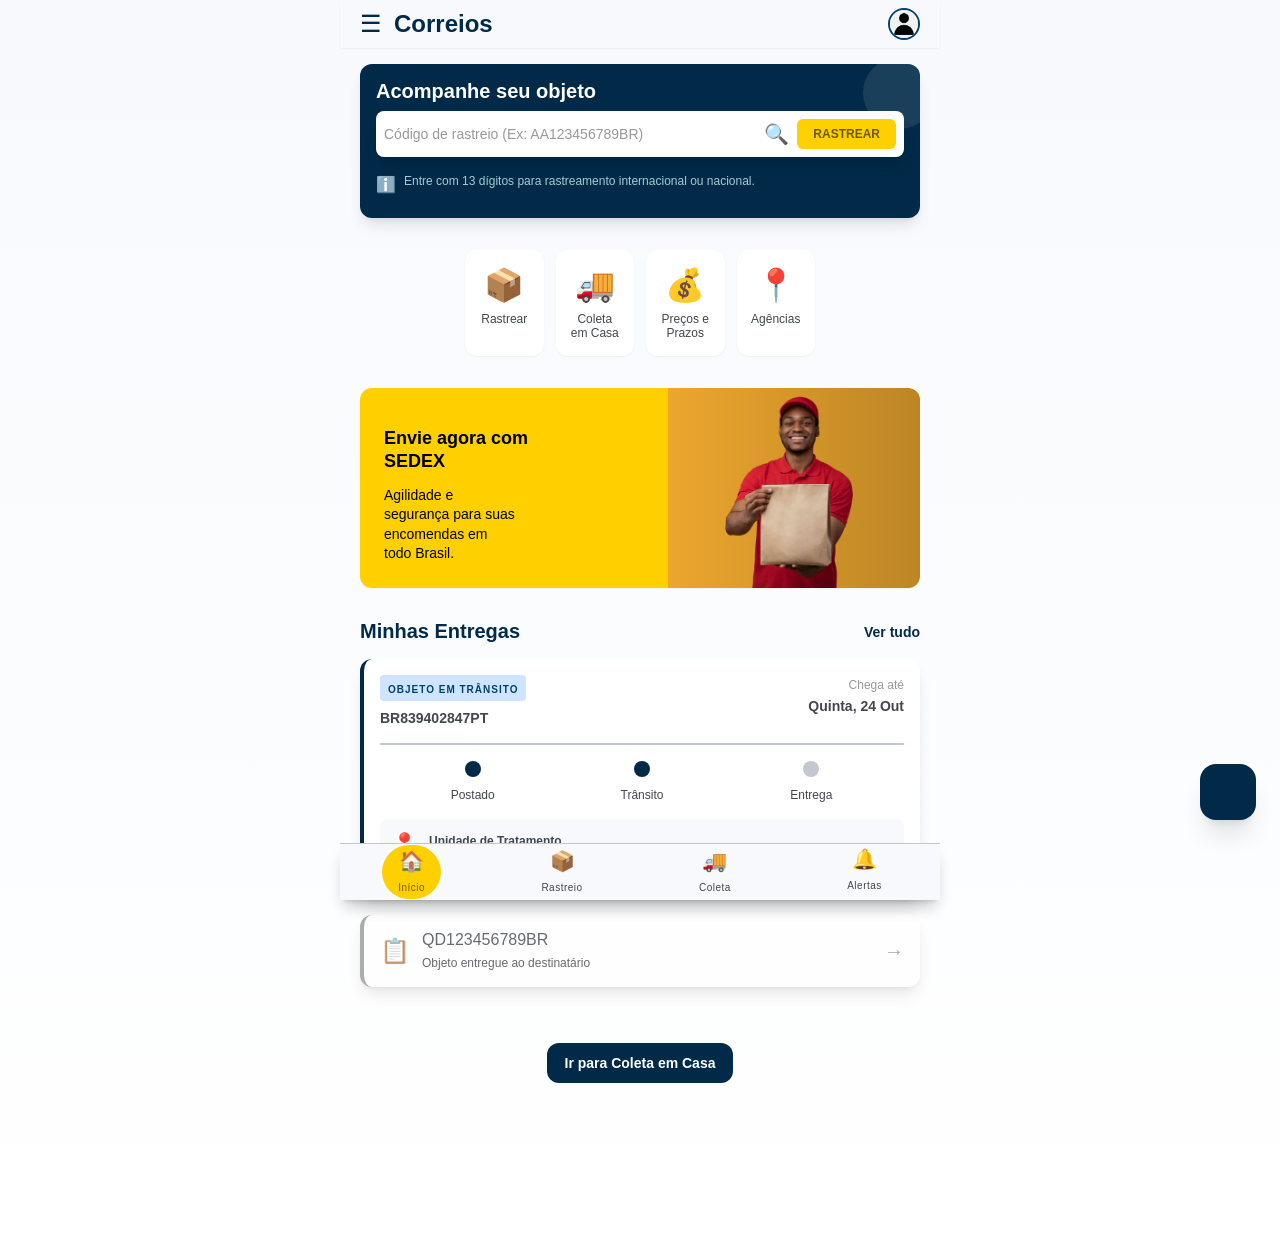
==== commit 77930a4b: "Adicionando botões funcionais" ====
--- a/index.html
+++ b/index.html
@@ -1,4 +1,4 @@
-﻿<!DOCTYPE html>
+<!DOCTYPE html>
 <html lang="pt-BR">
 <head>
     <meta charset="UTF-8">
@@ -209,5 +209,6 @@
             </div>
         </main>
     </div>
+    <script src="script.js"></script>
 </body>
 </html>
--- a/style.css
+++ b/style.css
@@ -8,7 +8,7 @@
     font-family: 'Inter', sans-serif;
     background: linear-gradient(to bottom, #F7F9FD, #FFFFFF);
     color: #42474E;
-    width: 390px;
+    width: 100%;
     margin: 0 auto;
     min-height: 100vh;
 }
@@ -18,7 +18,9 @@
     flex-direction: column;
     gap: 0;
     padding: 0 0 24px;
-    width: 390px;
+    width: 100%;
+    max-width: 600px;
+    margin: 0 auto;
     min-height: 100vh;
     position: relative;
     background: linear-gradient(to bottom, #F7F9FD, #FFFFFF);
@@ -77,7 +79,11 @@
     width: 100%;
     height: 100%;
     border-radius: 50%;
-    background: #CFE5FF;
+    background-color: #CFE5FF;
+    background-image: url('assets/default-person.jpg');
+    background-size: cover;
+    background-position: center;
+    background-repeat: no-repeat;
 }
 
 /* ========== FLOATING ACTION BUTTON ========== */
@@ -117,11 +123,42 @@
     flex-direction: column;
     gap: 8px;
     padding: 16px;
-    width: 350px;
+    width: calc(100% - 40px);
+    max-width: 560px;
     background: #002A48;
     border-radius: 12px;
     box-shadow: 0px 4px 6px -4px rgba(0, 0, 0, 0.1), 0px 10px 15px -3px rgba(0, 0, 0, 0.1);
     overflow: hidden;
+}
+
+.Map.Visualization.Section .Route.Map {
+    position: relative;
+}
+
+.Tracking.ID.Float {
+    position: absolute;
+    top: 16px;
+    left: 16px;
+    right: auto;
+    background: rgba(255, 255, 255, 0.96);
+    border-radius: 14px;
+    padding: 12px 14px;
+    max-width: 280px;
+    box-shadow: 0px 16px 30px -24px rgba(0, 0, 0, 0.35);
+}
+
+.Tracking.ID.Float .TrackingLabel {
+    color: #000000;
+    font-size: 12px;
+    font-weight: 600;
+    letter-spacing: 0.04em;
+    margin-bottom: 6px;
+}
+
+.Tracking.ID.Float .TrackingCode {
+    color: #0047B3;
+    font-size: 16px;
+    font-weight: 700;
 }
 
 .Abstract-Background-Pattern {
@@ -178,6 +215,224 @@
     font-size: 14px;
     color: #999;
     font-family: 'Inter', sans-serif;
+}
+
+.NotificationList {
+    display: flex;
+    flex-direction: column;
+    gap: 12px;
+    margin-top: 16px;
+}
+
+.NotificationRow {
+    display: flex;
+    justify-content: space-between;
+    align-items: center;
+    gap: 12px;
+    padding: 14px 16px;
+    border-radius: 14px;
+    background: #FFFFFF;
+    box-shadow: 0px 4px 12px -8px rgba(0, 0, 0, 0.12);
+}
+
+.NotificationRow .Text {
+    font-size: 14px;
+    color: #002A48;
+    font-weight: 600;
+}
+
+.Switch {
+    width: 42px;
+    height: 24px;
+    border-radius: 999px;
+    position: relative;
+    background: #D6DBE8;
+    transition: background 0.2s ease;
+}
+
+.Detailed.Timeline.Section {
+    width: 100%;
+}
+
+.Timeline {
+    position: relative;
+    display: flex;
+    flex-direction: column;
+    gap: 20px;
+    padding-left: 32px;
+    margin-top: 16px;
+}
+
+.Timeline::before {
+    content: "";
+    position: absolute;
+    left: 12px;
+    top: 0;
+    bottom: 0;
+    width: 2px;
+    background: #4F90FF;
+    border-radius: 1px;
+}
+
+.TimelineItem {
+    position: relative;
+    display: flex;
+    gap: 16px;
+    align-items: flex-start;
+}
+
+.TimelineMarker {
+    position: relative;
+    width: 20px;
+    min-width: 20px;
+    height: 20px;
+    border-radius: 50%;
+    background: #4F90FF;
+    border: 4px solid #FFFFFF;
+    box-shadow: 0px 0px 0px 4px rgba(79, 144, 255, 0.18);
+    margin-top: 4px;
+}
+
+.TimelineContent {
+    flex: 1;
+    display: flex;
+    flex-direction: column;
+    gap: 8px;
+    padding: 16px 18px;
+    border-radius: 18px;
+    background: #FFFFFF;
+    box-shadow: 0px 10px 22px -16px rgba(0, 0, 0, 0.18);
+}
+
+.TimelineTitle {
+    font-size: 15px;
+    font-weight: 700;
+    color: #002A48;
+}
+
+.TimelineMeta {
+    font-size: 13px;
+    color: #5A6988;
+}
+
+.TimelineNote {
+    padding: 12px 14px;
+    border-radius: 14px;
+    background: #EEF4FF;
+}
+
+.Section.-.Status.Card {
+    position: absolute;
+    left: 50%;
+    bottom: 16px;
+    transform: translateX(-50%);
+    width: calc(100% - 48px);
+    max-width: 340px;
+    padding: 18px 20px;
+    border-radius: 24px;
+    background: rgba(255, 255, 255, 0.94);
+    box-shadow: 0px 18px 36px -20px rgba(0, 0, 0, 0.35);
+    z-index: 15;
+}
+
+.Map.Visualization.Section {
+    position: relative;
+}
+
+.Map.Visualization.Section .Route.Map {
+    position: relative;
+}
+
+.Map.Visualization.Section .Section.-.Status.Card {
+    position: absolute;
+    left: 50%;
+    bottom: 16px;
+    transform: translateX(-50%);
+    width: calc(100% - 48px);
+    max-width: 340px;
+    padding: 18px 20px;
+    border-radius: 24px;
+    background: rgba(255, 255, 255, 0.94);
+    box-shadow: 0px 18px 36px -20px rgba(0, 0, 0, 0.35);
+    z-index: 15;
+}
+
+.StatusBadge {
+    display: inline-flex;
+    align-items: center;
+    justify-content: center;
+    padding: 6px 12px;
+    border-radius: 999px;
+    background: rgba(79, 144, 255, 0.18);
+    color: #00416B;
+    font-size: 11px;
+    font-weight: 700;
+    letter-spacing: 0.06em;
+    text-transform: uppercase;
+}
+
+.StatusTitle {
+    margin-top: 8px;
+    font-size: 16px;
+    font-weight: 700;
+    color: #002A48;
+}
+
+.status-card-top {
+    display: flex;
+    flex-direction: column;
+    gap: 4px;
+    margin-bottom: 16px;
+}
+
+.status-card-row {
+    display: flex;
+    justify-content: space-between;
+    gap: 16px;
+    padding: 12px 14px;
+    border-radius: 18px;
+    background: #F7F9FD;
+}
+
+.StatusLabel {
+    font-size: 12px;
+    color: #7A869A;
+}
+
+.StatusValue {
+    font-size: 14px;
+    font-weight: 700;
+    color: #002A48;
+    text-align: right;
+}
+
+section.Help.Section {
+    width: 100%;
+    padding: 18px 20px;
+    margin-top: 12px;
+    border-radius: 18px;
+    background: #FFF5B8;
+}
+
+section.Help.Section .Text {
+    color: #585858;
+    font-size: 14px;
+    line-height: 1.6;
+}
+.Switch.on {
+    background: #4F90FF;
+}
+
+.Switch.on::after {
+    transform: translateX(18px);
+}
+
+.Switch.off {
+    background: #D6DBE8;
+}
+
+.Switch.off::after {
+    transform: translateX(0);
 }
 
 .Button.rastrear {
@@ -282,7 +537,8 @@
     position: relative;
     display: flex;
     align-items: flex-end;
-    width: 350px;
+    width: calc(100% - 40px);
+    max-width: 560px;
     height: 200px;
     background: #FED000;
     border-radius: 12px;
@@ -581,7 +837,7 @@
     right: 0;
     margin: 0 auto;
     width: 100%;
-    max-width: 390px;
+    max-width: 600px;
     height: 57px;
     display: flex;
     flex-direction: row;
@@ -592,7 +848,7 @@
     background: #F7F9FD;
     border-top: 1px solid #C2C7D0;
     box-shadow: 0px 4px 6px -4px rgba(0, 0, 0, 0.1), 0px 10px 15px -3px rgba(0, 0, 0, 0.1);
-    z-index: 30;
+    z-index: 9999;
 }
 
 .BottomNavBar-shadow {
@@ -615,6 +871,8 @@
     cursor: pointer;
     position: relative;
     text-align: center;
+    z-index: 1000;
+    user-select: none;
 }
 
 .Link.active {
@@ -663,7 +921,7 @@
     right: 0;
     margin: 0 auto;
     width: 100%;
-    max-width: 390px;
+    max-width: 600px;
     height: 57px;
     display: flex;
     flex-direction: row;
@@ -674,7 +932,7 @@
     background: #F7F9FD;
     border-top: 1px solid #C2C7D0;
     box-shadow: 0px 4px 6px -4px rgba(0, 0, 0, 0.1), 0px 10px 15px -3px rgba(0, 0, 0, 0.1);
-    z-index: 30;
+    z-index: 9999;
 }
 
 .Agendar-Coleta-em-Casa nav.BottomNavBar .Link {
@@ -687,6 +945,8 @@
     cursor: pointer;
     position: relative;
     text-align: center;
+    z-index: 1000;
+    user-select: none;
 }
 
 .Agendar-Coleta-em-Casa nav.BottomNavBar .Link.active {
@@ -735,7 +995,8 @@
 .Agendar-Coleta-em-Casa {
     display: flex;
     flex-direction: column;
-    width: 390px;
+    width: 100%;
+    max-width: 600px;
     min-height: 100vh;
     margin: 0 auto;
     position: relative;
@@ -795,7 +1056,11 @@
     width: 100%;
     height: 100%;
     border-radius: 50%;
-    background: #CFE5FF;
+    background-color: #CFE5FF;
+    background-image: url('assets/default-person.jpg');
+    background-size: cover;
+    background-position: center;
+    background-repeat: no-repeat;
 }
 
 .Agendar-Coleta-em-Casa .Main {
@@ -935,6 +1200,17 @@
     border: 1px solid #C2C7D0;
     border-radius: 8px;
     padding: 12px 16px;
+    position: relative;
+}
+
+.Agendar-Coleta-em-Casa .Options::after {
+    content: '▼';
+    position: absolute;
+    right: 14px;
+    top: 50%;
+    transform: translateY(-50%);
+    color: #7A869A;
+    font-size: 12px;
 }
 
 .Agendar-Coleta-em-Casa .Options img,
@@ -1001,12 +1277,16 @@
 }
 
 .Agendar-Coleta-em-Casa .hidden-section {
-    position: absolute;
-    left: 0;
-    top: 364px;
-    width: 100%;
-    opacity: 0;
-    pointer-events: none;
+    display: none;
+}
+
+.Agendar-Coleta-em-Casa .Section-Step-1-Package-Details,
+.Agendar-Coleta-em-Casa .Section-Step-2-Pickup-Address,
+.Agendar-Coleta-em-Casa .Section-Step-3-Date-Time,
+.Agendar-Coleta-em-Casa .Section-Step-4-Confirmation {
+    opacity: 1;
+    pointer-events: auto;
+    transition: opacity 0.3s ease;
 }
 
 .Agendar-Coleta-em-Casa .Section-Step-2-Pickup-Address .Input,
@@ -1076,6 +1356,17 @@
 }
 
 /* ========== RESPONSIVE ========== */
+@media (max-width: 768px) {
+    .Section-Quick-Actions-Grid {
+        padding: 0 16px;
+        gap: 8px;
+    }
+    
+    .Button.quick-action {
+        padding: 12px 8px;
+    }
+}
+
 @media (max-width: 480px) {
     body,
     .Início-Correios,
@@ -1083,4 +1374,13 @@
     .Agendar-Coleta-em-Casa {
         width: 100vw;
     }
-}
+    
+    .Hero-Search-Section,
+    .Section-Promotional-Banner {
+        width: calc(100% - 32px);
+    }
+    
+    .Section-Promotional-Banner {
+        height: 180px;
+    }
+}
